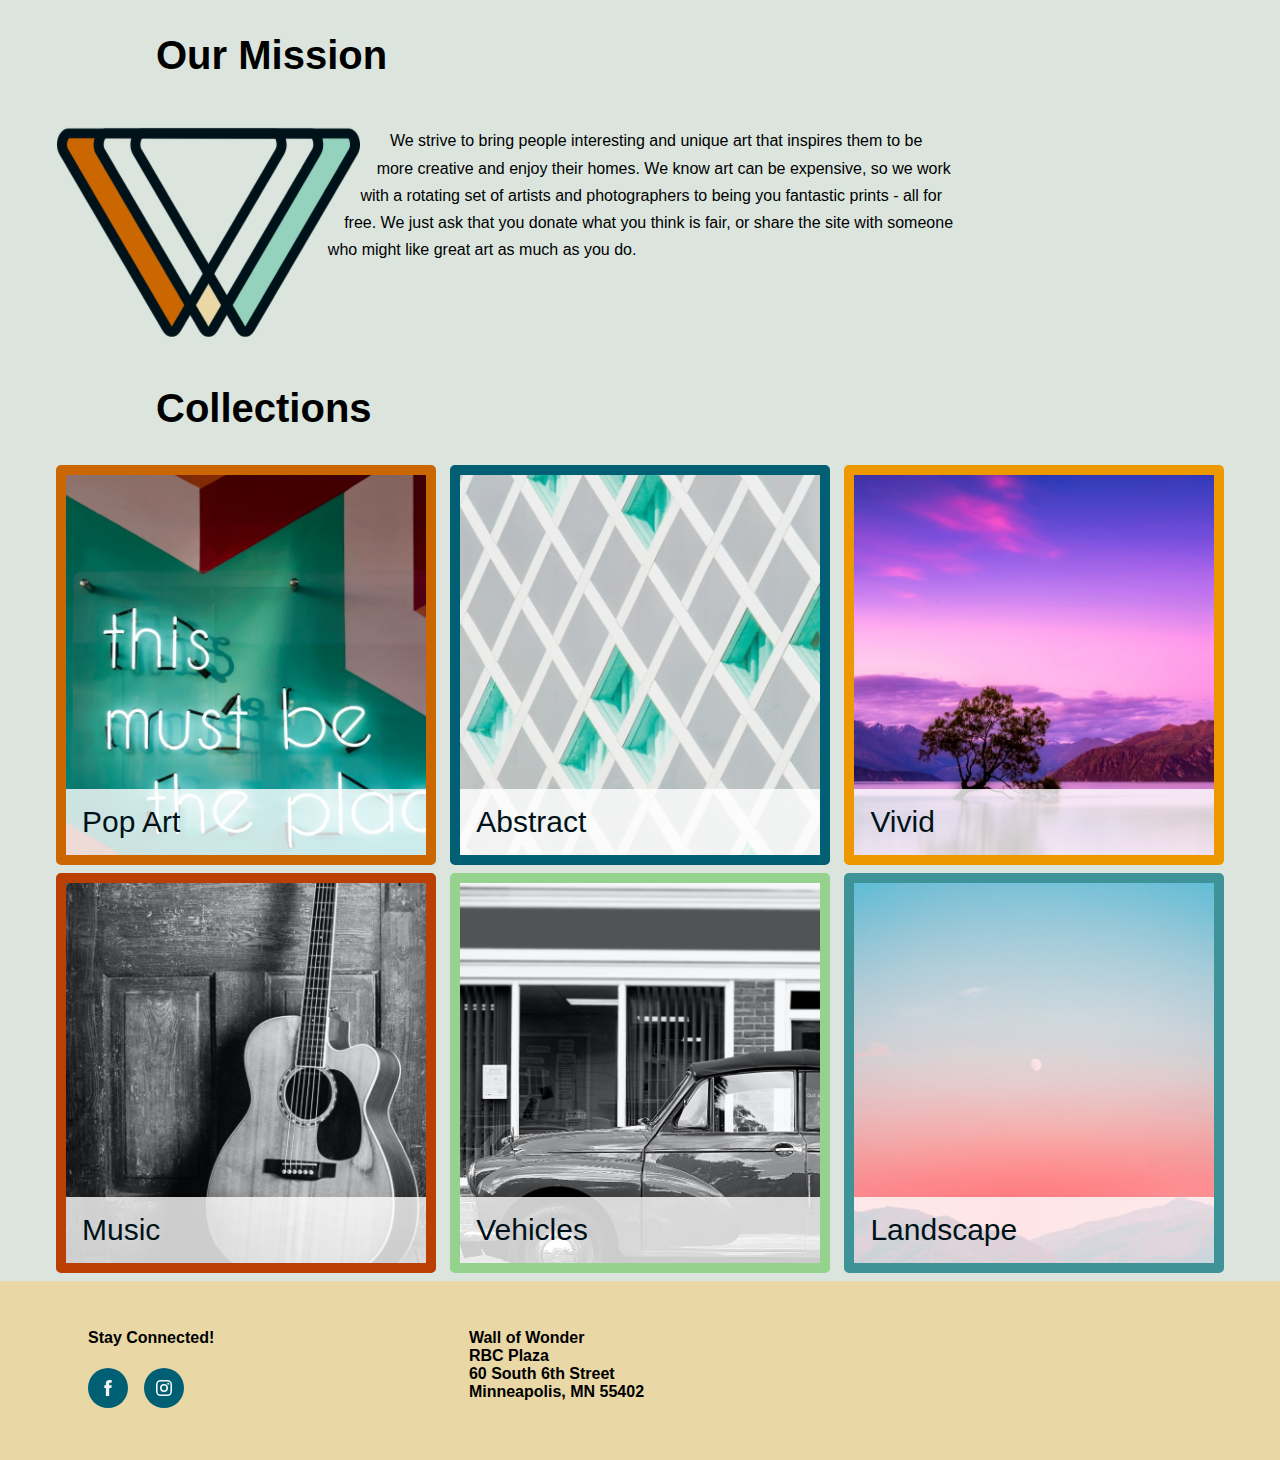
==== day-1-flexbox/5-header-navbar/begin/index.html @ 5edace00 "feat: copy all files from the fork repository" ====
<!DOCTYPE html>
<html lang="en">

<head>
    <meta charset="UTF-8" />
    <meta http-equiv="X-UA-Compatible" content="IE=edge" />
    <meta name="viewport" content="width=device-width, initial-scale=1.0" />
    <title>Collections</title>
    <link href="css/style.css" rel="stylesheet" />
</head>

<body>
    <section id="mission">
        <h2>Our Mission</h2>
        <div class="missiontext">
            <p>
                <img src="img/logo2.png" alt="Logo for Wall of Wonder." class="missionimg" /> We strive to bring people interesting and unique art that inspires them to be more creative and enjoy their homes. We know art can be expensive, so we work with
                a rotating set of artists and photographers to being you fantastic prints - all for free. We just ask that you donate what you think is fair, or share the site with someone who might like great art as much as you do.
            </p>
        </div>
    </section>
    <section id="collections">
        <h2>Collections</h2>
        <ul>
            <li>
                <figure class="color7">
                    <img src="img/pop-art.jpg" alt="Pop Art: This must be the place" />
                    <figcaption><a href="#">Pop Art</a></figcaption>
                </figure>
            </li>
            <li>
                <figure class="color2">
                    <img src="img/abstract.jpg" alt="Abstract: grey and green squares." />
                    <figcaption><a href="#">Abstract</a></figcaption>
                </figure>
            </li>
            <li>
                <figure class="color6">
                    <img src="img/vivid.jpg" alt="Tree on island in lake with purple sunrise." />
                    <figcaption><a href="#">Vivid</a></figcaption>
                </figure>
            </li>
            <li>
                <figure class="color8">
                    <img src="img/music.jpg" alt="Music: guitar leaning against wall." />
                    <figcaption><a href="#">Music</a></figcaption>
                </figure>
            </li>
            <li>
                <figure class="color4">
                    <img src="img/vehicles.jpg" alt="Vehicles: 1930's car on street." />
                    <figcaption><a href="#">Vehicles</a></figcaption>
                </figure>
            </li>
            <li>
                <figure class="color3">
                    <img src="img/landscape.jpg" alt="Landscape: moonrise over tree-covered mountains." />
                    <figcaption><a href="#">Landscape</a></figcaption>
                </figure>
            </li>
        </ul>
    </section>
    <div class="footer">
        <footer>
            <div class="social">
                <h4>Stay Connected!</h4>
                <ul>
                    <li>
                        <a href="https://www.facebook.com" target="_blank"><img src="img/facebook-icon.svg" alt="Visit us at Facebook." /></a>
                    </li>
                    <li>
                        <a href="https://www.instagram.com" target="_blank"><img src="img/instagram-icon.svg" alt="Visit us on Instagram." /></a>
                    </li>
                </ul>
            </div>
            <address>
          Wall of Wonder <br />
          RBC Plaza<br />
          60 South 6th Street<br />
          Minneapolis, MN 55402
        </address>
        </footer>
    </div>
</body>

</html>
---- day-1-flexbox/5-header-navbar/begin/css/style.css ----
/* colors - see style guide for docs. 
Clearly there is more you could place in variables, up to you if you want to use them. My answer does not go beyond colors to keep the code easier to read. */

:root {
    --color1: #001219;
    --color2: #005f73;
    --color3: #3d9397;
    --color4: #94d28d;
    --color5: #e9d8a6;
    --color6: #ee9800;
    --color7: #ca6702;
    --color8: #bb3e03;
    --color9: #ae2012;
    --color10: #9b2226;
}


/* generic site styles */

html {
    box-sizing: border-box;
}

*,
*::before,
*::after {
    box-sizing: inherit;
}

body {
    font-family: 'Segoe UI', Tahoma, Geneva, Verdana, sans-serif;
    background-color: #DBE5DE;
    padding: 0;
    margin: 0;
}

section {
    max-width: 1200px;
    margin: 0 auto;
    padding: 0 1rem;
}

section h2 {
    font-size: 2.5rem;
}

section ul {
    list-style-type: none;
    padding: 0;
    margin: 0;
}


/* To keep mobile screens from being stupid long, consider setting a max height on the images and hide the overflow. 

Spelled out the individual border styles so border-color could go elsewhere. Styling is the same for all borders except the color. */

figure {
    margin: 0 0 0.5rem 0;
    padding: 0;
    max-height: 400px;
    overflow: hidden;
    position: relative;
    border-width: 10px;
    border-style: solid;
    border-radius: 5px;
}


/* strange open space at the bottom of the box which shows through the transparent overlay - this kills it */

figure img {
    margin-bottom: -4px;
    width: 100%;
    object-fit: cover;
    object-position: 0 -150px;
}

figcaption {
    background-color: rgba(255, 255, 255, 0.8);
    font-size: 1.875rem;
    position: absolute;
    bottom: 0;
    width: 100%;
    margin: 0;
    padding: 0;
}


/* make the a have a big clickable area with display: block - the link occupies its containing element, the figcaption */

figcaption a {
    display: block;
    padding: 1rem;
    text-decoration: none;
    color: var(--color1);
}


/* style is doing double duty, styling border color and hover color. Only one declaration usually applies though.  */

.color2,
.color2 a:hover {
    border-color: var(--color2);
    color: var(--color2);
}

.color3,
.color3 a:hover {
    border-color: var(--color3);
    color: var(--color3);
}

.color4,
.color4 a:hover {
    border-color: var(--color4);
    color: var(--color4);
}

.color6,
.color6 a:hover {
    border-color: var(--color6);
    color: var(--color6);
}

.color7,
.color7 a:hover {
    border-color: var(--color7);
    color: var(--color7);
}

.color8,
.color8 a:hover {
    border-color: var(--color8);
    color: var(--color8);
}


/* mission styles */

#mission {
    margin-bottom: 3rem;
}

.missiontext {
    display: block;
    line-height: 1.7;
}

.missionimg {
    max-height: 100px;
    display: block;
}


/* footer styles */


/* color stretches to 100% of the page width */

.footer {
    background-color: var(--color5);
}


/* width limited and centered to line up with the rest of the page */

footer {
    padding: 3rem;
    display: flex;
    flex-flow: column wrap;
    max-width: 1200px;
    margin: 0 auto;
}


/* h4 top margin comes from the browser - it prevents the top of the .social element and the address from aligning */

footer h4 {
    margin-top: 0;
}

footer ul {
    list-style-type: none;
    padding: 0;
    margin: 0;
    display: flex;
    flex-flow: row wrap;
}


/* we want a constant distance between the buttons so they remain clickable at all times. flex-basis doesn't do that - sometimes the buttons are too close together. */

footer li {
    margin-right: 1rem;
}

footer address {
    font-style: normal;
    margin-top: 2rem;
    font-weight: bold;
}


/* turn on flexbox here - prior to this, elements stacked individually as blocks */

@media (min-width: 550px) {
    section ul,
    footer {
        display: flex;
        flex-flow: row wrap;
        justify-content: space-between;
    }
    section li,
    .social,
    address {
        flex-basis: 49.5%;
    }
    /* turn off object position, inherit object-fit: cover */
    figure img {
        object-position: 0;
    }
    /* display: flow-root clears the float!!!! max-width keeps the text line length shorter */
    .missiontext {
        display: flow-root;
        max-width: 900px;
    }
    /* working with an image with a wide width so we have flexibility to set the shape-outside polygon points where we want. The edges of the image limit their placement. In Firefox, you can draw with shape-outside in browser tools */
    .missionimg {
        float: left;
        shape-outside: polygon(35.84% 94.87%, 34.64% 87.05%, 51.64% 4.06%, 55.1% 2.38%);
        max-height: 211px;
    }
    /* remove the top margin assigned above that provided space between .social and address */
    footer address {
        margin-top: 0;
    }
}

@media (min-width: 800px) {
    section h2 {
        margin-left: 100px;
    }
    section li,
    .social {
        flex-basis: 32.5%;
    }
    address {
        flex-basis: 65.5%;
    }
}
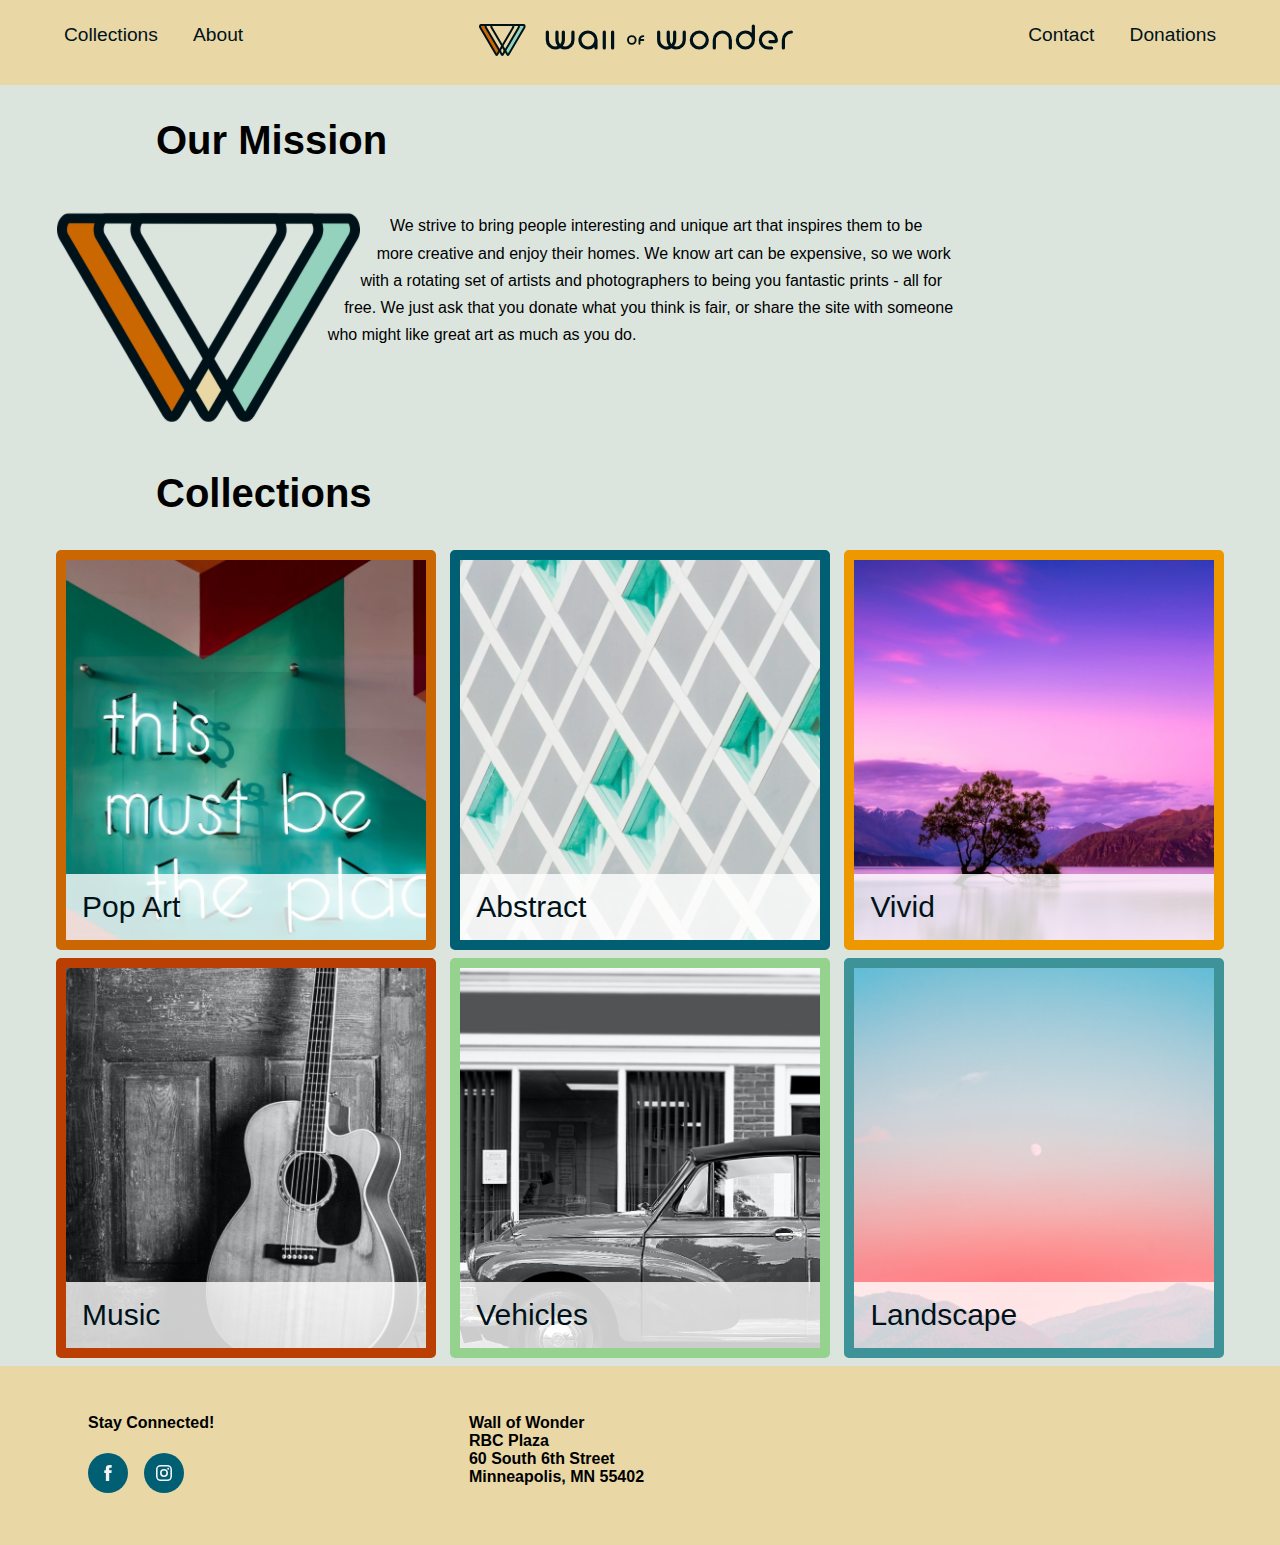
==== commit 749671a0: "feat: made 'flexbox header and navbar' section of the course" ====
--- a/day-1-flexbox/5-header-navbar/begin/index.html
+++ b/day-1-flexbox/5-header-navbar/begin/index.html
@@ -10,6 +10,19 @@
 </head>
 
 <body>
+    <div class="header">
+        <header>
+            <nav>
+                <ul>
+                    <li><a href="#"><img src="../header-logo.svg" alt="Wall of Wonder. Click for home."></a></li>
+                    <li><a href="#">Collections</a></li>
+                    <li><a href="#">About</a></li>
+                    <li><a href="#">Contact</a></li>
+                    <li><a href="#">Donations</a></li>
+                </ul>
+            </nav>
+        </header>
+    </div>
     <section id="mission">
         <h2>Our Mission</h2>
         <div class="missiontext">
--- a/day-1-flexbox/5-header-navbar/begin/css/style.css
+++ b/day-1-flexbox/5-header-navbar/begin/css/style.css
@@ -50,6 +50,59 @@
     margin: 0;
 }
 
+/* header and nav styles */
+.header {
+    background-color: var(--color5);
+}
+
+header {
+    padding: 1rem;
+    max-width: 1200px;
+    margin: 0 auto;
+}
+
+/* navigation - universal across breakpoints */
+
+nav ul {
+    list-style-type: none;
+    margin: 0;
+    padding: 0;
+    display: flex;
+    flex-flow: row wrap;
+    justify-content: space-around;
+    align-items: space-between;
+}
+
+nav li {
+    flex-basis: 48%;
+    margin-bottom: 0.5rem;
+}
+
+nav li:first-child {
+    flex-basis: 100%;
+    text-align: center;
+    background-color: none;
+}
+
+nav a {
+    background-color: var(--color10);
+    text-decoration: none;
+    font-size: 1.2rem;
+    color: white;
+    display: block;
+    padding: 0.5rem;
+    border-radius: 5px;
+    text-align: center;
+}
+
+nav Li:first-child a {
+    background-color: transparent;
+}
+
+nav a:hover {
+    background-color: var(--color1);
+    color: var(--color5);
+}
 
 /* To keep mobile screens from being stupid long, consider setting a max height on the images and hide the overflow. 
 
@@ -235,6 +288,27 @@
     footer address {
         margin-top: 0;
     }
+
+    /* nav */
+    nav ul {
+        justify-content: center;
+        gap: 1.2em;
+    }
+
+    nav li {
+        flex-basis: auto;
+        margin-bottom: 0;
+    }
+
+    nav a {
+        color: var(--color1);
+        background-color: transparent;
+    }
+
+    nav a:hover {
+        color: var(--color2);
+        background-color: transparent;
+    }
 }
 
 @media (min-width: 800px) {
@@ -248,4 +322,19 @@
     address {
         flex-basis: 65.5%;
     }
+
+    /* nav */
+    nav ul {
+        justify-content: flex-end;
+    }
+    nav li:first-child {
+        flex-basis: auto;
+        margin: 0 auto;
+        order: 2;
+    }
+
+    nav li:nth-child(4),
+    nav li:nth-child(5) {
+        order: 3;
+    }
 }